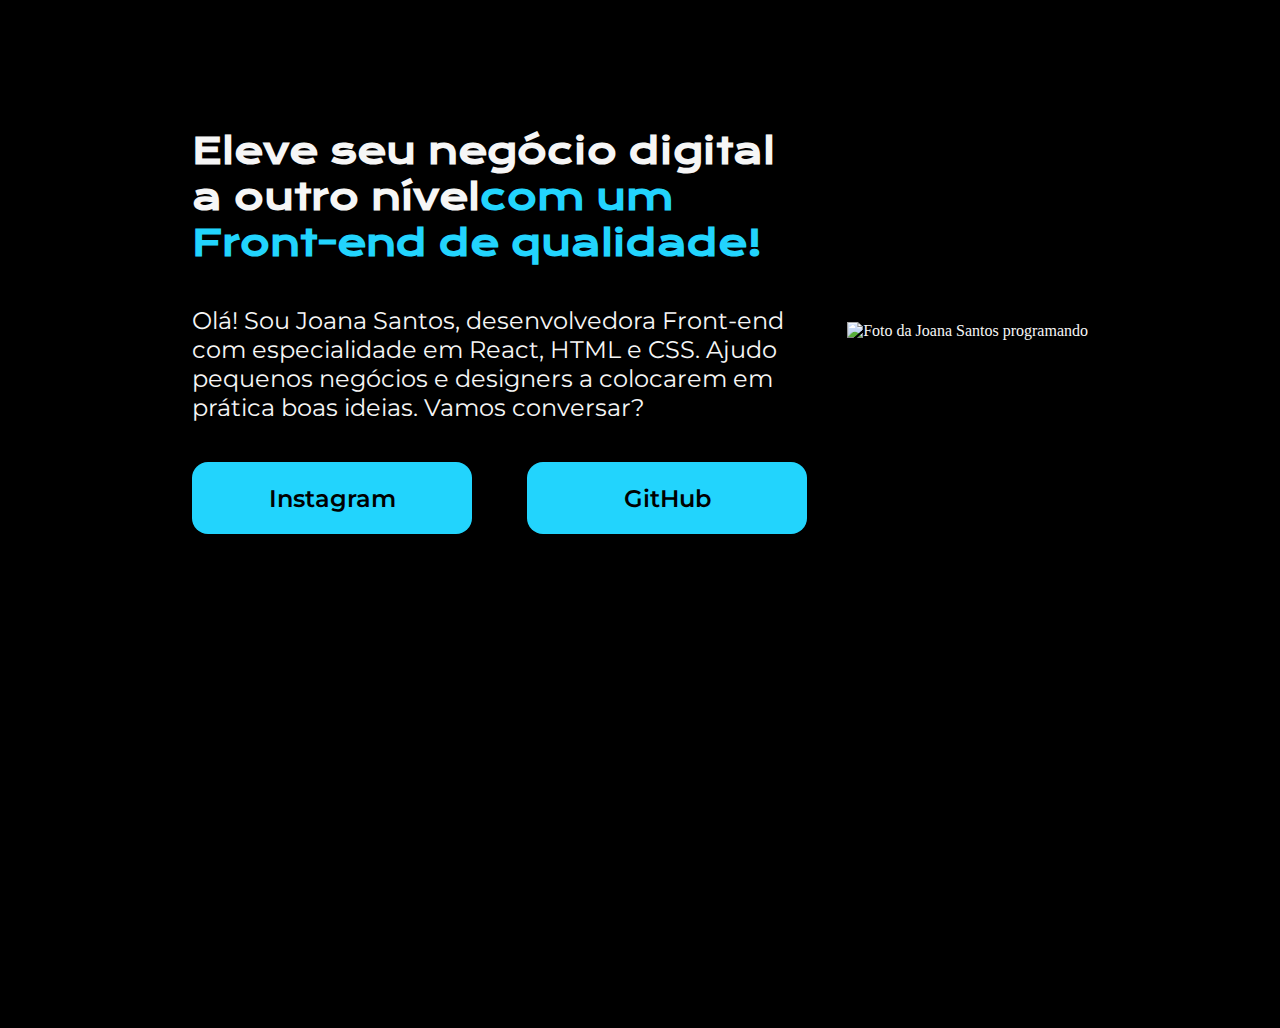
==== index.html @ 4a517f93 "first commit" ====
<!DOCTYPE html>
<html lang="pt-br">

<head>
    <meta charset="UTF-8">
    <meta http-equiv="X-UA-Compatible" content="IE=edge">
    <meta name="viewport" content="width=device-width, initial-scale=1.0">
    <title>Portifolio</title>
    <link rel="stylesheet" href="style.css">
</head>

<body>
    <header></header>
    <main class="apresentacao">
        <section class="apresentacao__conteudo">
            <h1 class="apresentacao__conteudo__titulo">Eleve seu negócio digital a outro nível<strong 
            class="titulo-destaque">com um Front-end de qualidade!
            </strong></h1>
            <p class="apresentacao__conteudo__texto">Olá! Sou Joana Santos, desenvolvedora
            Front-end com especialidade em React, HTML e
            CSS. Ajudo pequenos negócios e designers a
            colocarem em prática boas ideias. Vamos
            conversar?</p>
            <div class="apresentacao__links">
                <a class="apresentacao__links__link" href="https://instagram.com/rafaballerini">Instagram</a>
                <a class="apresentacao__links__link" href="https://github.com/guilhermeonrails">GitHub</a>
            </div>
        </section>
        <img src="imagem.png" alt="Foto da Joana Santos programando">
    </main>
    <footer></footer>
</body>

</html>
---- style.css ----
@import url('https://fonts.googleapis.com/css2?family=Krona+One&family=Montserrat:wght@400;600&display=swap');

*{
    margin: 0;
    padding: 0;
}

body{
    height: 100vh;
    box-sizing: border-box;
    background-color: #000000;
    color: #F6F6F6;
}

.titulo-destaque{
    color: #22D4FD;
}

.apresentacao{
    margin: 10% 15%;
    display: flex;
    align-items: center;
    justify-content: space-between;
}
.apresentacao__conteudo{
    width: 615px;
    display: flex;
    flex-direction: column;
    gap: 40px;
}

.apresentacao__conteudo__titulo{
    font-size: 36px;
    font-family: 'Krona One', sans-serif;
}

.apresentacao__conteudo__texto{
    font-size: 24px;
    font-family: 'Montserrat', sans-serif;
}

.apresentacao__links{
    display: flex;
    justify-content: space-between;
}

.apresentacao__links__link{
    background-color: #22D4FD;
    width: 280px;
    text-align: center;
    border-radius: 16px;
    font-size: 24px;
    font-weight: 600;
    padding: 21.5px 0;
    text-decoration: none;
    color: #000000;
    font-family: 'Montserrat', sans-serif;
}
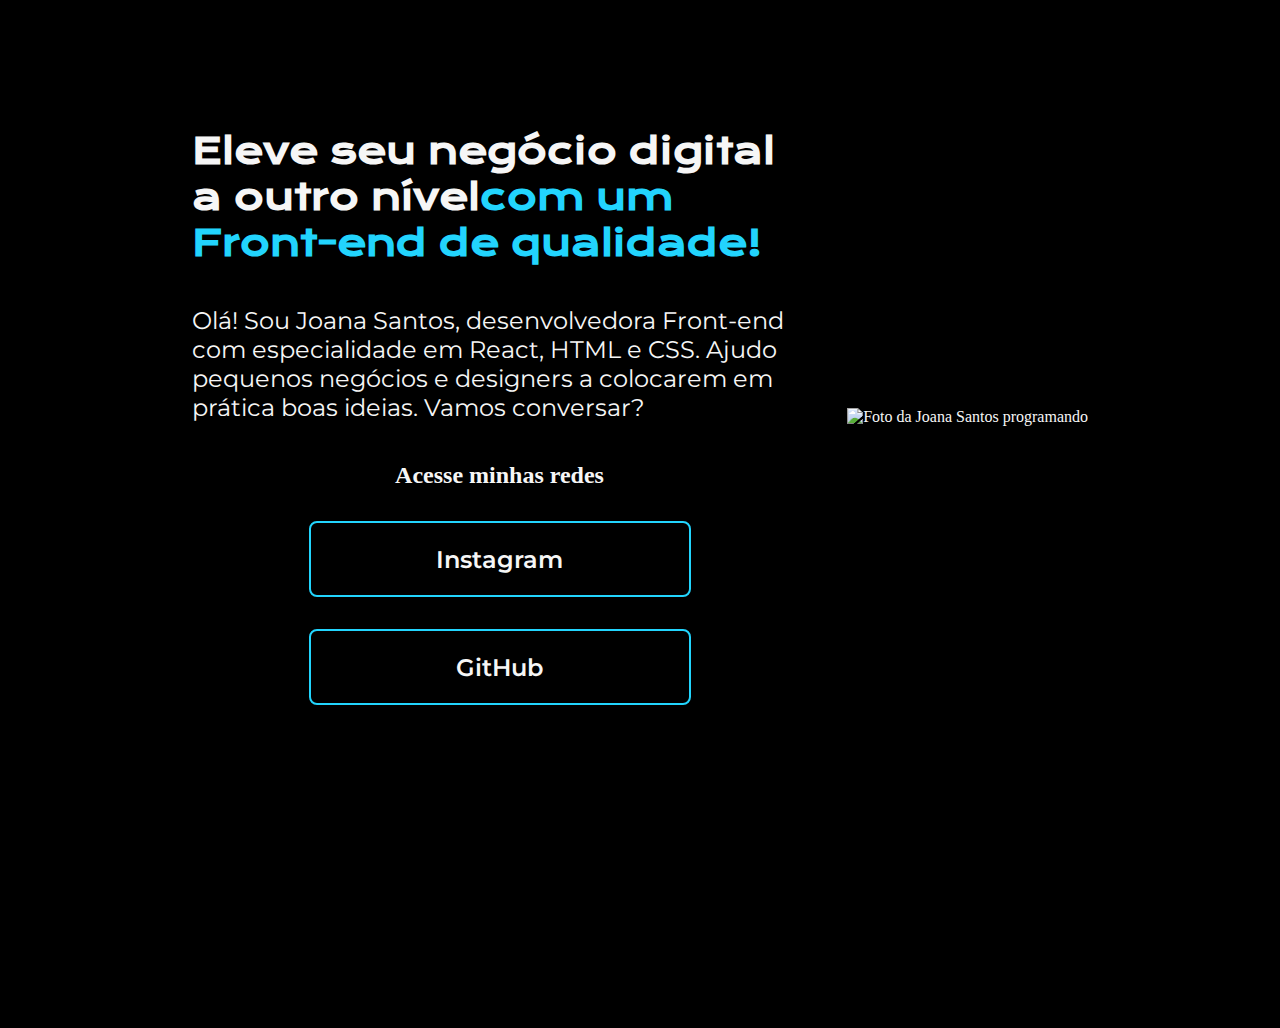
==== commit 785cd142: "Estilizando botões" ====
--- a/index.html
+++ b/index.html
@@ -22,6 +22,7 @@
             colocarem em prática boas ideias. Vamos
             conversar?</p>
             <div class="apresentacao__links">
+                <h2>Acesse minhas redes</h2>
                 <a class="apresentacao__links__link" href="https://instagram.com/rafaballerini">Instagram</a>
                 <a class="apresentacao__links__link" href="https://github.com/guilhermeonrails">GitHub</a>
             </div>
--- a/style.css
+++ b/style.css
@@ -41,18 +41,27 @@
 
 .apresentacao__links{
     display: flex;
+    flex-direction: column;
     justify-content: space-between;
+    align-items: center;
+    gap: 32px;
 }
 
-.apresentacao__links__link{
-    background-color: #22D4FD;
-    width: 280px;
+.apresentacao_links_subtitulo {
+    font-family: 'Krona One', sans-serif;
+    font-weight: 400;
+    font-size: 24px;
+}
+
+.apresentacao__links__link {
+    width: 378px;
     text-align: center;
-    border-radius: 16px;
+    border-radius: 8px;
+    border: 2px solid #22D4FD;
     font-size: 24px;
     font-weight: 600;
     padding: 21.5px 0;
     text-decoration: none;
-    color: #000000;
+    color: #f6f6f6;
     font-family: 'Montserrat', sans-serif;
 }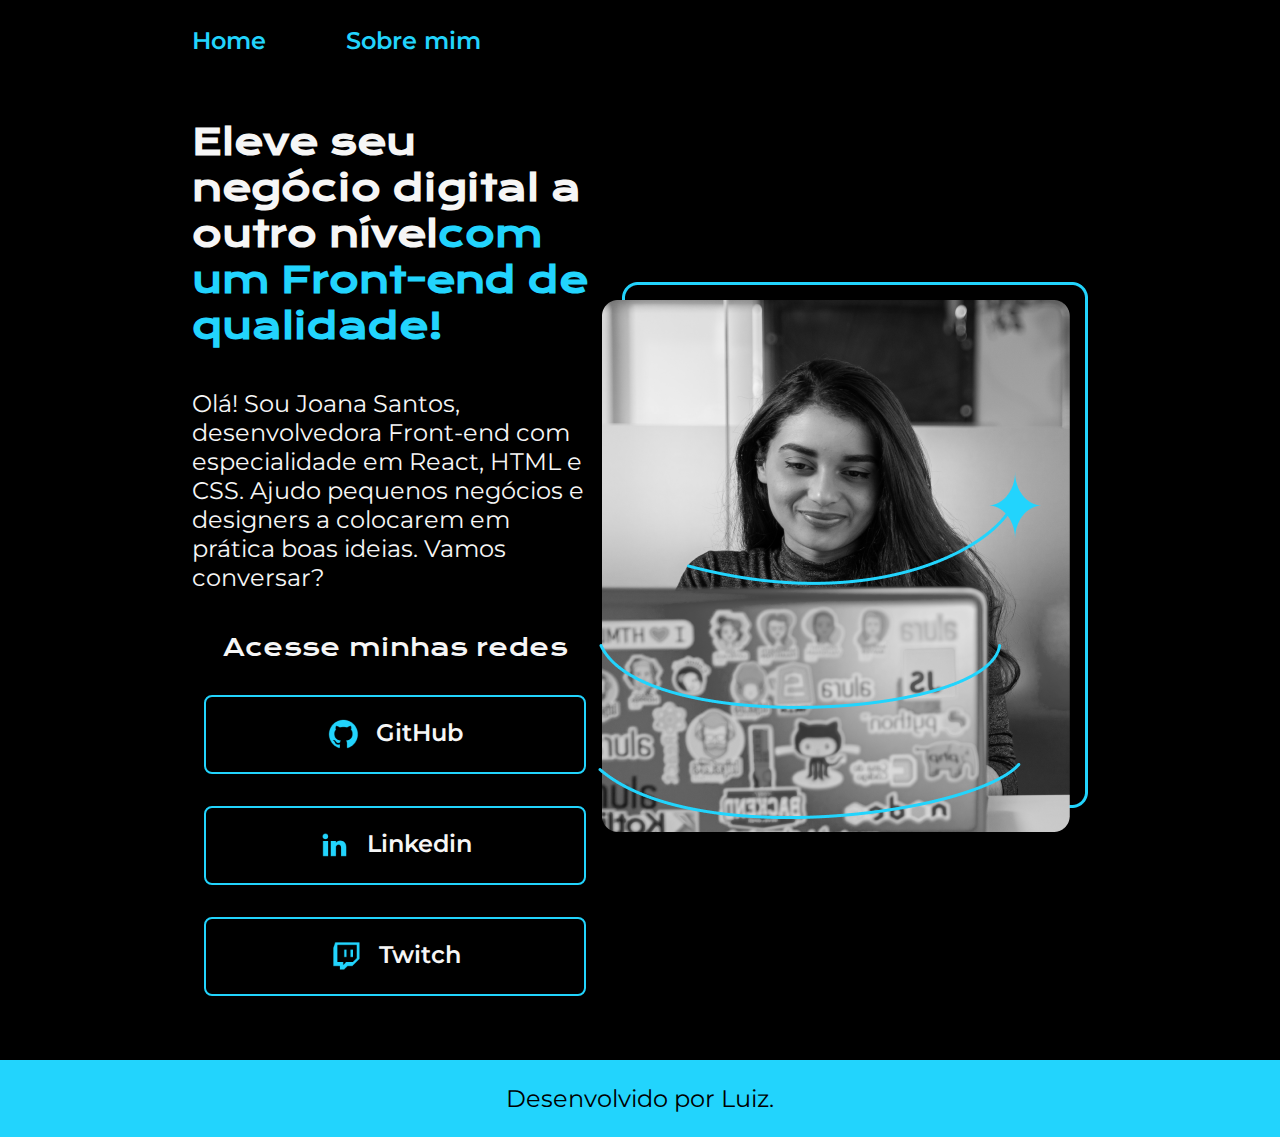
==== commit ab6fb043: "Site aula final" ====
--- a/index.html
+++ b/index.html
@@ -6,11 +6,15 @@
     <meta http-equiv="X-UA-Compatible" content="IE=edge">
     <meta name="viewport" content="width=device-width, initial-scale=1.0">
     <title>Portifolio</title>
-    <link rel="stylesheet" href="style.css">
+    <link rel="stylesheet" href="/styles/style.css">
 </head>
-
 <body>
-    <header></header>
+    <header class="cabecalho">
+        <nav class="cabecalho__menu">
+            <a class="cabecalho__menu__link" href="index.html">Home</a>
+            <a class="cabecalho__menu__link" href="about.html">Sobre mim</a>
+        </nav>
+    </header>
     <main class="apresentacao">
         <section class="apresentacao__conteudo">
             <h1 class="apresentacao__conteudo__titulo">Eleve seu negócio digital a outro nível<strong 
@@ -22,14 +26,26 @@
             colocarem em prática boas ideias. Vamos
             conversar?</p>
             <div class="apresentacao__links">
-                <h2>Acesse minhas redes</h2>
-                <a class="apresentacao__links__link" href="https://instagram.com/rafaballerini">Instagram</a>
-                <a class="apresentacao__links__link" href="https://github.com/guilhermeonrails">GitHub</a>
+                <h2 class="apresentacao_links_subtitulo">Acesse minhas redes</h2>
+                <a class="apresentacao__links__link" href="https://github.com/guilhermeonrails">
+                    <img src="assets/github.png" alt="ícone github"> 
+                    GitHub
+                </a>
+                <a class="apresentacao__links__link" href="https://linkedin.com/in/rafaballerini">
+                    <img src="assets/linkedin.png" alt="ícone linkedin">    
+                    Linkedin
+                </a>
+                <a class="apresentacao__links__link" href="https://twitch.tv/rafaballerini">
+                    <img src="assets/twitch.png" alt="ícone Twitch">    
+                    Twitch
+                </a>
             </div>
         </section>
-        <img src="imagem.png" alt="Foto da Joana Santos programando">
+        <img src="/Images/Imagem.png" alt="Foto da Joana Santos programando">
     </main>
-    <footer></footer>
+    <footer class="rodape">
+        <p>Desenvolvido por Luiz.</p>
+    </footer>
 </body>
 
 </html>--- a/styles/style.css
+++ b/styles/style.css
@@ -0,0 +1,111 @@
+@import url('https://fonts.googleapis.com/css2?family=Krona+One&family=Montserrat:wght@400;600&display=swap');
+
+:root {
+    --cor-primaria: #000000;
+    --cor-secundaria: #F6F6F6;
+    --cor-terceiaria: #22D4FD;
+    --cor-hover: #272727;
+
+    --fonte-primaria: 'Krona One', sans-serif;
+    --fonte-secundaria: 'Montserrat', sans-serif;
+}
+
+* {
+    margin: 0;
+    padding: 0;
+}
+
+body {
+    box-sizing: border-box;
+    background-color: var(--cor-primaria);
+    color: var(--cor-secundaria);
+}
+
+.cabecalho {
+    padding: 2% 0% 0% 15%;
+}
+
+.cabecalho__menu {
+    display: flex;
+    gap: 80px;
+}
+
+.cabecalho__menu__link {
+    font-family: var(--fonte-secundaria);
+    font-size: 24px;
+    font-weight: 600;
+    color: var(--cor-terceiaria);
+    text-decoration: none;
+}
+
+
+.apresentacao {
+    padding: 5% 15%;
+    display: flex;
+    align-items: center;
+    justify-content: space-between;
+}
+.apresentacao__conteudo {
+    width: 615px;
+    display: flex;
+    flex-direction: column;
+    gap: 40px;
+}
+
+.apresentacao__conteudo__titulo {
+    font-size: 36px;
+    font-family: var(--fonte-primaria);
+}
+
+.titulo-destaque {
+    color: var(--cor-terceiaria);
+}
+
+.apresentacao__conteudo__texto {
+    font-size: 24px;
+    font-family: var(--fonte-secundaria);
+}
+
+.apresentacao__links {
+    display: flex;
+    flex-direction: column;
+    justify-content: space-between;
+    align-items: center;
+    gap: 32px;
+}
+
+.apresentacao_links_subtitulo {
+    font-family: var(--fonte-primaria);
+    font-weight: 400;
+    font-size: 24px;
+}
+
+.apresentacao__links__link {
+    display: flex;
+    justify-content: center;
+    gap: 16px;
+    width: 378px;
+    text-align: center;
+    border-radius: 8px;
+    border: 2px solid var(--cor-terceiaria);
+    font-size: 24px;
+    font-weight: 600;
+    padding: 21.5px 0;
+    text-decoration: none;
+    color: var(--cor-secundaria);
+    font-family: var(--fonte-secundaria);
+}
+
+.apresentacao__links__link:hover {
+    background-color: var(--cor-hover);
+}
+
+.rodape {
+    background-color: var(--cor-terceiaria);
+    color: var(--cor-primaria);
+    padding: 24px;
+    text-align: center;
+    font-family: var(--fonte-secundaria);
+    font-size: 24px;
+    font-weight: 400;
+}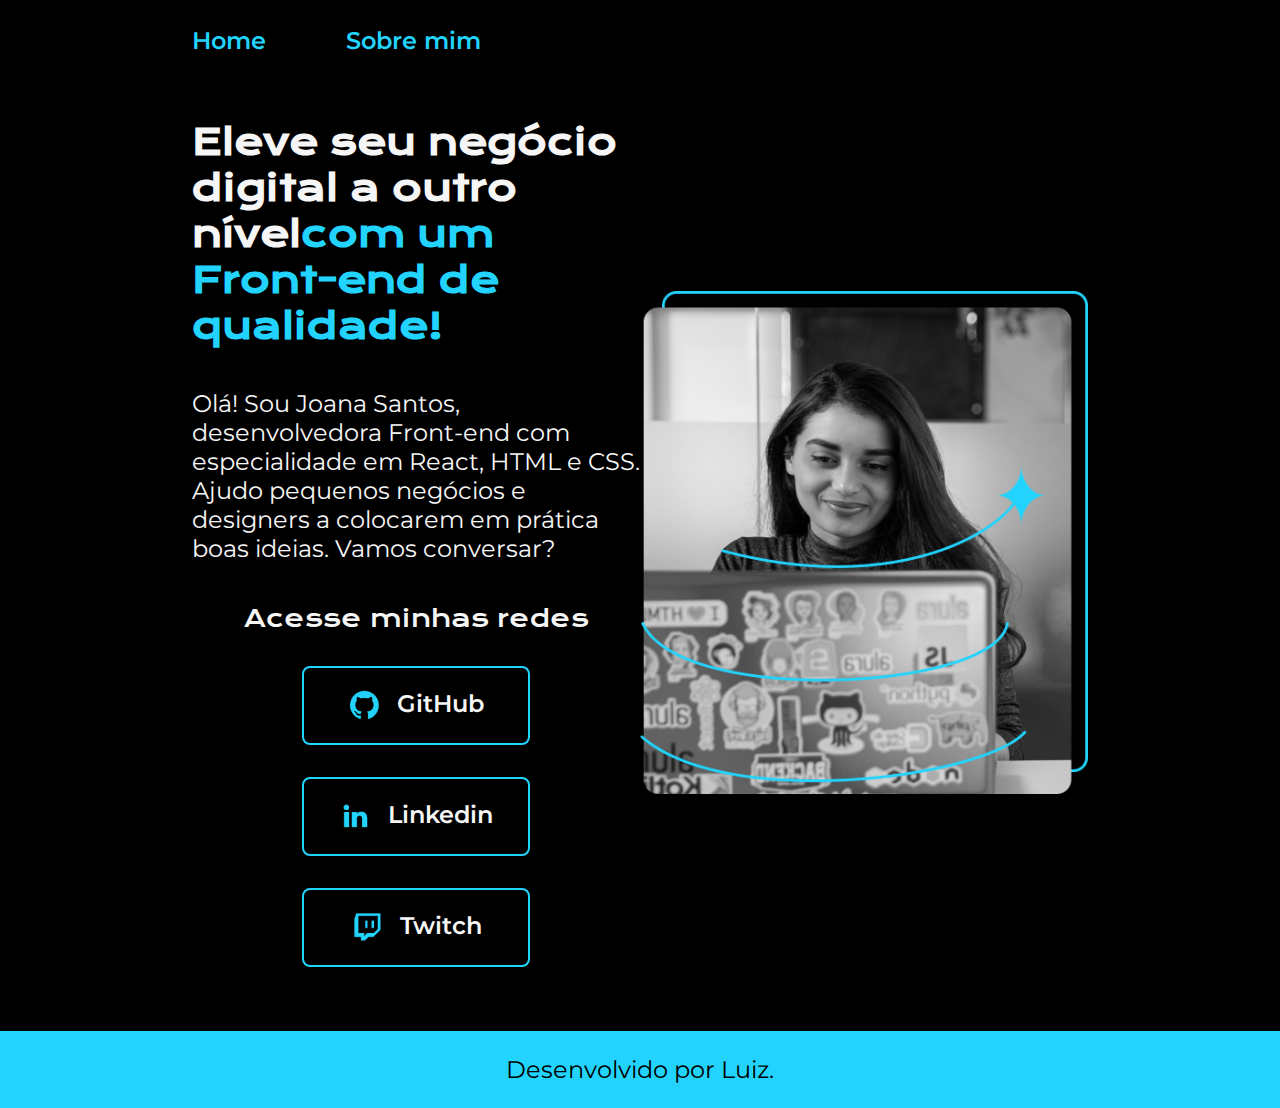
==== commit f171b5ee: "Mudando para ser responsivo" ====
--- a/index.html
+++ b/index.html
@@ -27,21 +27,21 @@
             conversar?</p>
             <div class="apresentacao__links">
                 <h2 class="apresentacao_links_subtitulo">Acesse minhas redes</h2>
-                <a class="apresentacao__links__link" href="https://github.com/guilhermeonrails">
+                <a class="apresentacao__links__navegacao" href="https://github.com/guilhermeonrails">
                     <img src="assets/github.png" alt="ícone github"> 
                     GitHub
                 </a>
-                <a class="apresentacao__links__link" href="https://linkedin.com/in/rafaballerini">
+                <a class="apresentacao__links__navegacao" href="https://linkedin.com/in/rafaballerini">
                     <img src="assets/linkedin.png" alt="ícone linkedin">    
                     Linkedin
                 </a>
-                <a class="apresentacao__links__link" href="https://twitch.tv/rafaballerini">
+                <a class="apresentacao__links__navegacao" href="https://twitch.tv/rafaballerini">
                     <img src="assets/twitch.png" alt="ícone Twitch">    
                     Twitch
                 </a>
             </div>
         </section>
-        <img src="/Images/Imagem.png" alt="Foto da Joana Santos programando">
+        <img class="apresentacao__imagem" src="/Images/Imagem.png" alt="Foto da Joana Santos programando">
     </main>
     <footer class="rodape">
         <p>Desenvolvido por Luiz.</p>
--- a/styles/style.css
+++ b/styles/style.css
@@ -32,7 +32,7 @@
 
 .cabecalho__menu__link {
     font-family: var(--fonte-secundaria);
-    font-size: 24px;
+    font-size: 1.5rem;
     font-weight: 600;
     color: var(--cor-terceiaria);
     text-decoration: none;
@@ -46,14 +46,14 @@
     justify-content: space-between;
 }
 .apresentacao__conteudo {
-    width: 615px;
+    width: 50%;
     display: flex;
     flex-direction: column;
     gap: 40px;
 }
 
 .apresentacao__conteudo__titulo {
-    font-size: 36px;
+    font-size: 2.25rem;
     font-family: var(--fonte-primaria);
 }
 
@@ -62,7 +62,7 @@
 }
 
 .apresentacao__conteudo__texto {
-    font-size: 24px;
+    font-size: 1.5rem;
     font-family: var(--fonte-secundaria);
 }
 
@@ -77,18 +77,18 @@
 .apresentacao_links_subtitulo {
     font-family: var(--fonte-primaria);
     font-weight: 400;
-    font-size: 24px;
+    font-size: 1.5rem;
 }
 
-.apresentacao__links__link {
+.apresentacao__links__navegacao {
     display: flex;
     justify-content: center;
     gap: 16px;
-    width: 378px;
+    width: 50%;
     text-align: center;
     border-radius: 8px;
     border: 2px solid var(--cor-terceiaria);
-    font-size: 24px;
+    font-size: 1.5rem;
     font-weight: 600;
     padding: 21.5px 0;
     text-decoration: none;
@@ -100,12 +100,16 @@
     background-color: var(--cor-hover);
 }
 
+.apresentacao__imagem {
+    width: 50%;
+}
+
 .rodape {
     background-color: var(--cor-terceiaria);
     color: var(--cor-primaria);
     padding: 24px;
     text-align: center;
     font-family: var(--fonte-secundaria);
-    font-size: 24px;
+    font-size: 1.5rem;
     font-weight: 400;
 }